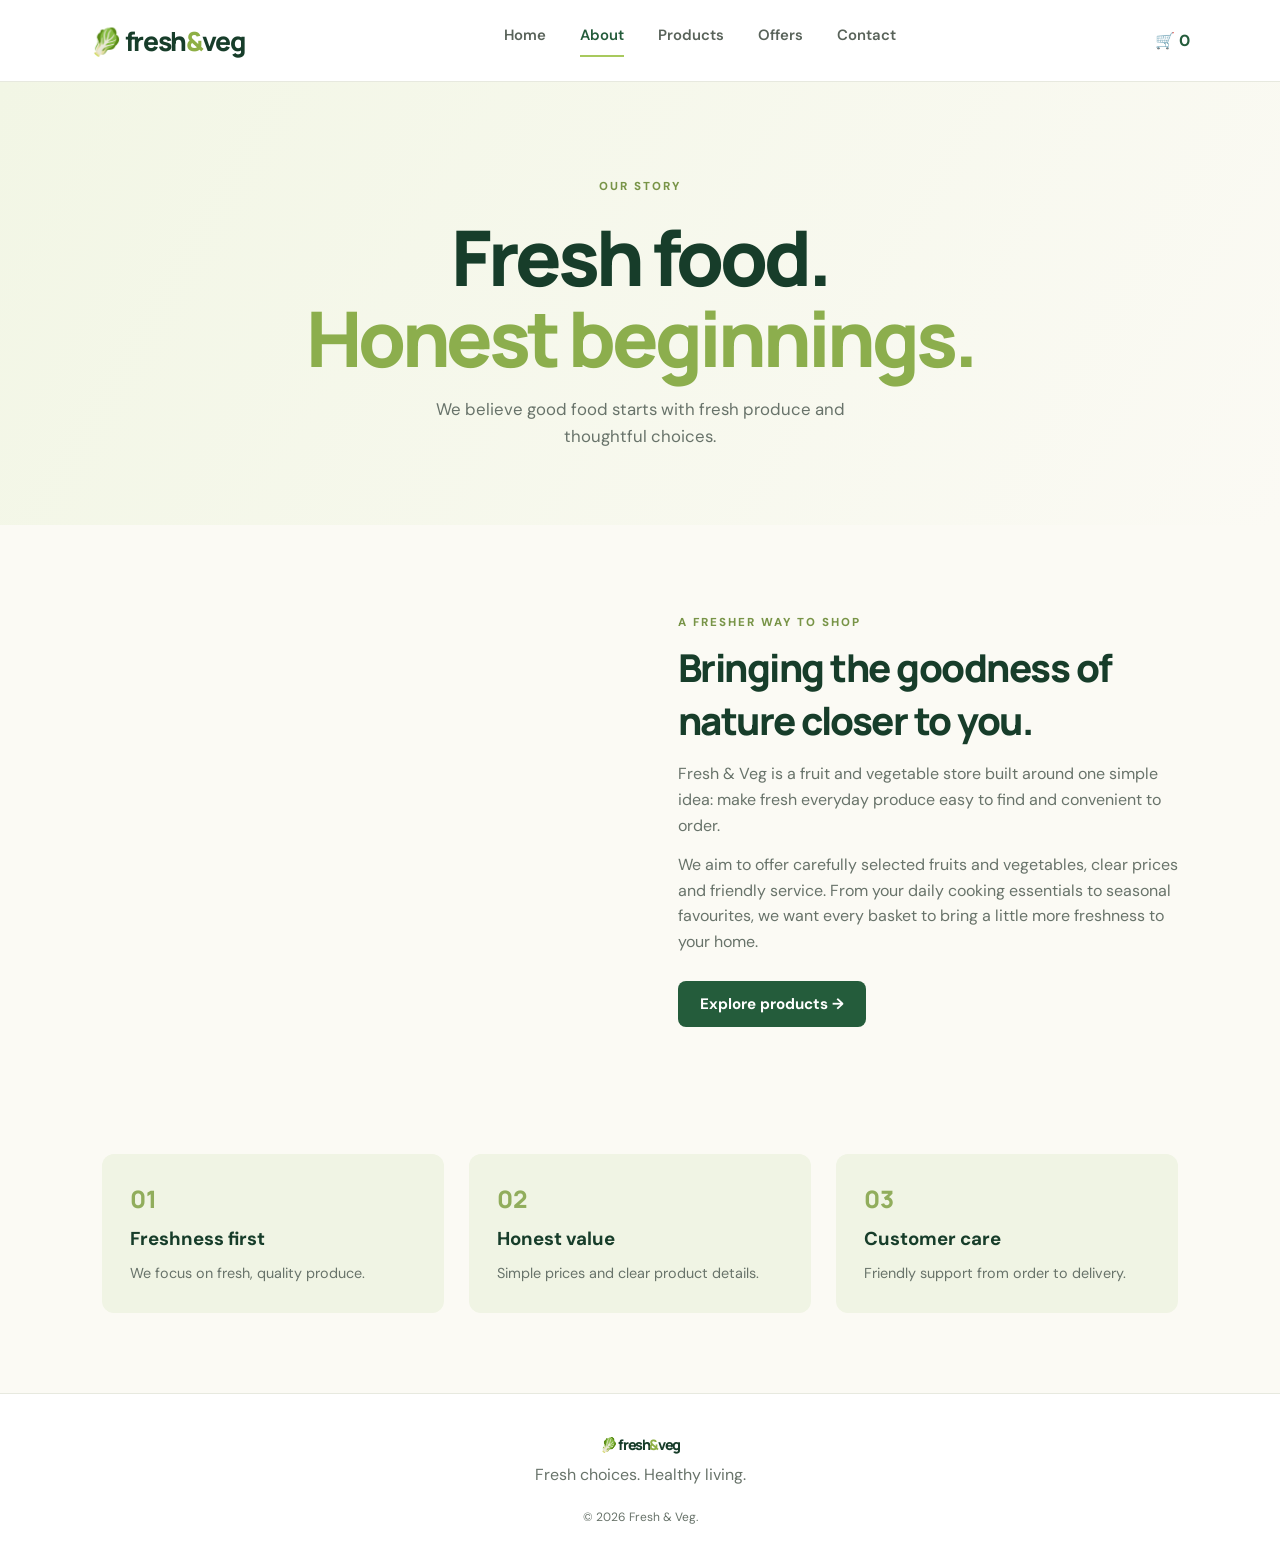
==== about.html @ 1c90b547 "Initial commit" ====
<!DOCTYPE html>
<html lang="en">
<head>
    <meta charset="UTF-8">
    <meta name="viewport" content="width=device-width, initial-scale=1.0">
    <title>About Us | Fresh & Veg</title>
    <link rel="stylesheet" href="style.css">
</head>
<body>
    <header class="site-header">
        <a class="brand" href="index.html">🥬 fresh<span>&</span>veg</a>
        <button class="menu-toggle" aria-label="Open menu">☰</button>
        <nav class="nav">
            <a href="index.html">Home</a>
            <a class="active" href="about.html">About</a>
            <a href="products.html">Products</a>
            <a href="offers.html">Offers</a>
            <a href="contact.html">Contact</a>
        </nav>
        <a class="cart-link" href="products.html">🛒 <span id="cart-count">0</span></a>
    </header>
    <main>
        <section class="page-hero">
            <span class="eyebrow">OUR STORY</span>
            <h1>Fresh food.<br><em>Honest beginnings.</em></h1>
            <p>We believe good food starts with fresh produce and thoughtful choices.</p>
        </section>
        <section class="about-layout section">
            <div class="about-photo"></div>
            <div>
                <span class="eyebrow">A FRESHER WAY TO SHOP</span>
                <h2>Bringing the goodness of nature closer to you.</h2>
                <p>Fresh & Veg is a fruit and vegetable store built around one simple idea: make fresh everyday produce easy to find and convenient to order.</p>
                <p>We aim to offer carefully selected fruits and vegetables, clear prices and friendly service. From your daily cooking essentials to seasonal favourites, we want every basket to bring a little more freshness to your home.</p>
                <a class="btn btn-primary" href="products.html">Explore products →</a>
            </div>
        </section>
        <section class="values">
            <div>
                <b>01</b>
                <h3>Freshness first</h3>
                <p>We focus on fresh, quality produce.</p>
            </div>
            <div>
                <b>02</b>
                <h3>Honest value</h3>
                <p>Simple prices and clear product details.</p>
            </div>
            <div>
                <b>03</b>
                <h3>Customer care</h3>
                <p>Friendly support from order to delivery.</p>
            </div>
        </section>
    </main>
    <footer class="footer">
        <a class="brand" href="index.html">🥬 fresh<span>&</span>veg</a>
        <p>Fresh choices. Healthy living.</p>
        <small>© 2026 Fresh & Veg.</small>
    </footer>
    <script src="script.js"></script>
</body>
</html>
---- style.css ----
@import url('https://fonts.googleapis.com/css2?family=DM+Sans:wght@400;500;600;700&family=Manrope:wght@400;500;600;700;800&display=swap');
:root{--green:#245c3b;--deep:#173d2a;--lime:#d9ed8b;--cream:#fbfaf4;--ink:#1e2a20;--muted:#68736a;--line:#e7e9df}*{box-sizing:border-box;margin:0;padding:0}html{scroll-behavior:smooth}body{font-family:'DM Sans',sans-serif;background:var(--cream);color:var(--ink);line-height:1.6}a{text-decoration:none;color:inherit}.site-header{height:82px;padding:0 7%;display:flex;align-items:center;justify-content:space-between;background:#fff;position:sticky;top:0;z-index:10;border-bottom:1px solid var(--line)}.brand{font:800 1.65rem Manrope,sans-serif;letter-spacing:-1.4px;color:var(--deep)}.brand span{color:#8eaf45}.brand-icon{font-size:1.5rem}.nav{display:flex;gap:34px}.nav a{font-size:.93rem;font-weight:600;color:#59635a;transition:.2s}.nav a:hover,.nav a.active{color:var(--green)}.nav a.active{border-bottom:2px solid #a8c95d;padding-bottom:7px}.cart-link{font-weight:700;color:var(--green)}.menu-toggle{display:none;border:0;background:none;font-size:1.6rem}.hero{padding:72px 9% 78px;display:grid;grid-template-columns:1fr 1fr;align-items:center;gap:5%;min-height:570px;background:linear-gradient(110deg,#f6f8e9,#fbfaf4)}.eyebrow{font-size:.72rem;letter-spacing:2px;font-weight:800;color:#789447}.hero h1,.page-hero h1{font:800 clamp(3.3rem,6vw,5.5rem)/1.06 Manrope,sans-serif;letter-spacing:-4px;margin:18px 0;color:var(--deep)}h1 em,h2 em{font-style:normal;color:#8cae4d}.hero-content>p,.page-hero p{max-width:490px;color:var(--muted);font-size:1.05rem}.hero-actions{display:flex;align-items:center;gap:25px;margin:30px 0}.btn{display:inline-flex;align-items:center;justify-content:center;border:0;border-radius:8px;padding:13px 22px;font-weight:700;cursor:pointer;font:700 .95rem 'DM Sans';transition:.2s}.btn:hover,.add-btn:hover{transform:translateY(-2px)}.btn-primary{background:var(--green);color:white}.btn-primary:hover{background:var(--deep)}.text-link{font-weight:700;color:var(--green);font-size:.9rem}.hero-trust{display:flex;gap:18px;flex-wrap:wrap;color:#68776a;font-size:.78rem;font-weight:600}.hero-visual{height:420px;position:relative}.hero-image{height:100%;border-radius:48% 48% 18px 18px;background:url('https://images.unsplash.com/photo-1540420773420-3366772f4999?auto=format&fit=crop&w=1000&q=85') center/cover;box-shadow:0 22px 55px #315c3020}.fresh-badge{position:absolute;top:35px;left:-25px;background:var(--lime);width:112px;height:112px;border-radius:50%;display:flex;flex-direction:column;align-items:center;justify-content:center;color:var(--deep);transform:rotate(-10deg)}.fresh-badge strong{font:800 1.65rem Manrope}.fresh-badge small{font-size:.55rem;line-height:1.2;text-align:center;font-weight:800;letter-spacing:1px}.floating-note{position:absolute;bottom:25px;right:-20px;background:#fff;padding:14px 20px;border-radius:10px;box-shadow:0 10px 30px #0001;font-weight:700;color:var(--green)}.benefits{margin:0 auto;padding:28px 8%;display:grid;grid-template-columns:repeat(4,1fr);gap:20px;background:white;border-bottom:1px solid var(--line)}.benefits>div{display:flex;gap:13px;align-items:center}.benefits>div>span{font-size:1.65rem}.benefits p{display:flex;flex-direction:column;font-size:.88rem}.benefits small{color:var(--muted);font-size:.75rem}.section{padding:82px 8%}.section-heading,.filter-row{display:flex;justify-content:space-between;align-items:end;margin-bottom:30px}.section-heading h2,.newsletter h2,.about-layout h2,.contact-info h2{font:800 clamp(2rem,3vw,2.8rem) Manrope;letter-spacing:-1.5px;color:var(--deep);margin-top:8px}.product-grid{display:grid;grid-template-columns:repeat(4,1fr);gap:20px}.product-card{background:#fff;border:1px solid var(--line);border-radius:13px;overflow:hidden;transition:.25s}.product-card:hover{transform:translateY(-5px);box-shadow:0 15px 35px #193b2112}.product-photo{height:190px;background-size:cover;background-position:center}.photo-tomato{background-image:url('https://images.unsplash.com/photo-1546094096-0df4bcaaa337?auto=format&fit=crop&w=700&q=80')}.photo-mango{background-image:url('https://images.unsplash.com/photo-1553279768-865429fa0078?auto=format&fit=crop&w=700&q=80')}.photo-spinach{background-image:url('https://images.unsplash.com/photo-1576045057995-568f588f82fb?auto=format&fit=crop&w=700&q=80')}.photo-orange{background-image:url('https://images.unsplash.com/photo-1547514701-42782101795e?auto=format&fit=crop&w=700&q=80')}.photo-carrot{background-image:url('https://images.unsplash.com/photo-1445282768818-728615cc910a?auto=format&fit=crop&w=700&q=80')}.photo-apple{background-image:url('https://images.unsplash.com/photo-1560806887-1e4cd0b6cbd6?auto=format&fit=crop&w=700&q=80')}.product-info{padding:18px}.tag{font-size:.62rem;letter-spacing:1.4px;font-weight:800;color:#8aa64d}.product-info h3{font:700 1.05rem Manrope;margin:5px 0}.price{font-weight:800;color:var(--green);font-size:1.1rem}.price small{font-weight:500;color:var(--muted);font-size:.75rem}.add-btn{margin-top:13px;width:100%;padding:10px;border:1px solid #dce6ce;border-radius:7px;background:#f4f8e9;color:var(--green);font-weight:700;cursor:pointer;transition:.2s}.promo{margin:0 8% 70px;padding:48px 6%;border-radius:18px;background:var(--deep);color:white;display:flex;align-items:center;justify-content:space-between;overflow:hidden}.light{color:var(--lime)}.promo h2{font:800 clamp(2rem,4vw,3.2rem) Manrope;margin:10px 0}.promo p{color:#d2dfd2;margin-bottom:22px}.btn-light{background:var(--lime);color:var(--deep)}.promo-art{font-size:5rem;letter-spacing:-15px;transform:rotate(-12deg)}.newsletter{text-align:center;padding:65px 20px 75px;background:#f0f4e4}.newsletter p{color:var(--muted);margin:8px 0 20px}.newsletter form{display:flex;max-width:470px;margin:auto;gap:8px}.newsletter input,.contact-form input,.contact-form textarea,.contact-form select{width:100%;padding:13px 14px;border:1px solid var(--line);border-radius:7px;background:white;font:inherit;outline-color:#91ad5c}.newsletter small{display:block;margin-top:10px;color:var(--green)}.footer{padding:38px 8%;text-align:center;background:#fff;border-top:1px solid var(--line);color:var(--muted)}.footer p{margin:5px 0 15px}.footer div{display:flex;justify-content:center;gap:22px;margin:12px}.footer a{font-size:.9rem}.footer small{font-size:.75rem}.page-hero{text-align:center;padding:90px 20px 75px;background:linear-gradient(120deg,#f2f6e5,#fbfaf4)}.page-hero h1{font-size:clamp(3rem,6vw,4.8rem)}.page-hero p{margin:auto}.page-hero.compact{padding:65px 20px}.about-layout{display:grid;grid-template-columns:1fr 1fr;gap:7%;align-items:center}.about-photo{min-height:420px;border-radius:15px;background:url('https://images.unsplash.com/photo-1542838132-92c53300491e?auto=format&fit=crop&w=1000&q=85') center/cover}.about-layout p{color:var(--muted);margin:14px 0}.about-layout .btn{margin-top:12px}.values{padding:45px 8% 80px;display:grid;grid-template-columns:repeat(3,1fr);gap:25px}.values>div{background:#f0f4e4;padding:28px;border-radius:12px}.values b{color:#91ad5c;font:800 1.5rem Manrope}.values h3{margin:8px 0;color:var(--deep)}.values p{color:var(--muted);font-size:.9rem}.filter-row{align-items:center}.filter-row h2{font:800 1.7rem Manrope;color:var(--deep)}.filter{border:1px solid var(--line);background:white;padding:8px 15px;border-radius:20px;margin-left:5px;cursor:pointer}.filter.active{background:var(--green);color:white}.cart-panel{margin-top:55px;padding:28px;background:#f0f4e4;border-radius:12px}.cart-panel h2{font:800 1.6rem Manrope;color:var(--deep)}.cart-panel p{margin:10px 0 15px;color:var(--muted)}.hint{display:block;margin-top:12px;color:var(--muted)}.offer-grid{display:grid;grid-template-columns:repeat(3,1fr);gap:20px}.offer-card{padding:35px 28px;min-height:290px;border-radius:15px;display:flex;flex-direction:column;align-items:flex-start}.offer-card>span{font-size:.7rem;letter-spacing:1.5px;font-weight:800}.offer-card h2{font:800 2.5rem Manrope;margin:20px 0 8px}.offer-card p{color:#455246}.offer-card a{font-weight:800;margin-top:auto;padding-top:25px}.offer-card small{font-size:.7rem;margin-top:8px;color:#586457}.offer-green{background:#e2efc8}.offer-yellow{background:#f9edc8}.offer-pink{background:#f5e2dc}.contact-layout{display:grid;grid-template-columns:.8fr 1.2fr;gap:8%}.contact-info p{margin:20px 0;color:var(--muted)}.contact-info b{color:var(--deep)}.contact-form{background:white;padding:30px;border:1px solid var(--line);border-radius:13px;display:grid;gap:15px}.contact-form label{font-weight:700;font-size:.87rem}.contact-form input,.contact-form textarea,.contact-form select{display:block;margin-top:6px}.contact-form textarea{resize:vertical}
@media(max-width:900px){.site-header{padding:0 5%}.nav{gap:17px}.hero{padding:55px 6%;gap:4%}.hero-visual{height:350px}.product-grid{grid-template-columns:repeat(2,1fr)}.benefits{grid-template-columns:repeat(2,1fr)}.section{padding:65px 6%}.offer-grid{grid-template-columns:1fr 1fr}.offer-card:last-child{grid-column:span 2}.promo{margin-left:6%;margin-right:6%}}
@media(max-width:650px){.site-header{height:70px}.menu-toggle{display:block;order:3}.cart-link{margin-left:auto;margin-right:18px}.nav{display:none;position:absolute;top:70px;left:0;right:0;background:#fff;padding:18px 7%;box-shadow:0 12px 18px #00000010;flex-direction:column;gap:16px}.nav.open{display:flex}.hero{grid-template-columns:1fr;padding:55px 7% 65px}.hero h1{font-size:3.5rem}.hero-visual{height:300px;margin:12px 12px 0}.fresh-badge{left:-15px;width:90px;height:90px}.floating-note{right:-10px}.hero-trust{gap:10px}.benefits{padding:22px 7%;gap:18px}.benefits>div>span{font-size:1.3rem}.benefits p{font-size:.8rem}.benefits small{font-size:.68rem}.section{padding:55px 6%}.section-heading{align-items:flex-start;gap:12px;flex-direction:column}.product-grid{gap:12px}.product-photo{height:145px}.product-info{padding:13px}.product-info h3{font-size:.9rem}.price{font-size:1rem}.add-btn{font-size:.78rem}.promo{padding:32px 25px;margin-bottom:45px}.promo-art{font-size:3rem;letter-spacing:-12px}.promo p{font-size:.9rem}.newsletter form{flex-direction:column}.page-hero{padding:65px 18px}.page-hero h1{letter-spacing:-2px}.about-layout,.contact-layout{grid-template-columns:1fr}.about-photo{min-height:280px}.values{grid-template-columns:1fr;padding:15px 6% 55px}.offer-grid{grid-template-columns:1fr}.offer-card:last-child{grid-column:auto}.filter-row{align-items:flex-start;flex-direction:column;gap:14px}.filter{margin:0 5px 0 0}.footer div{gap:15px}}
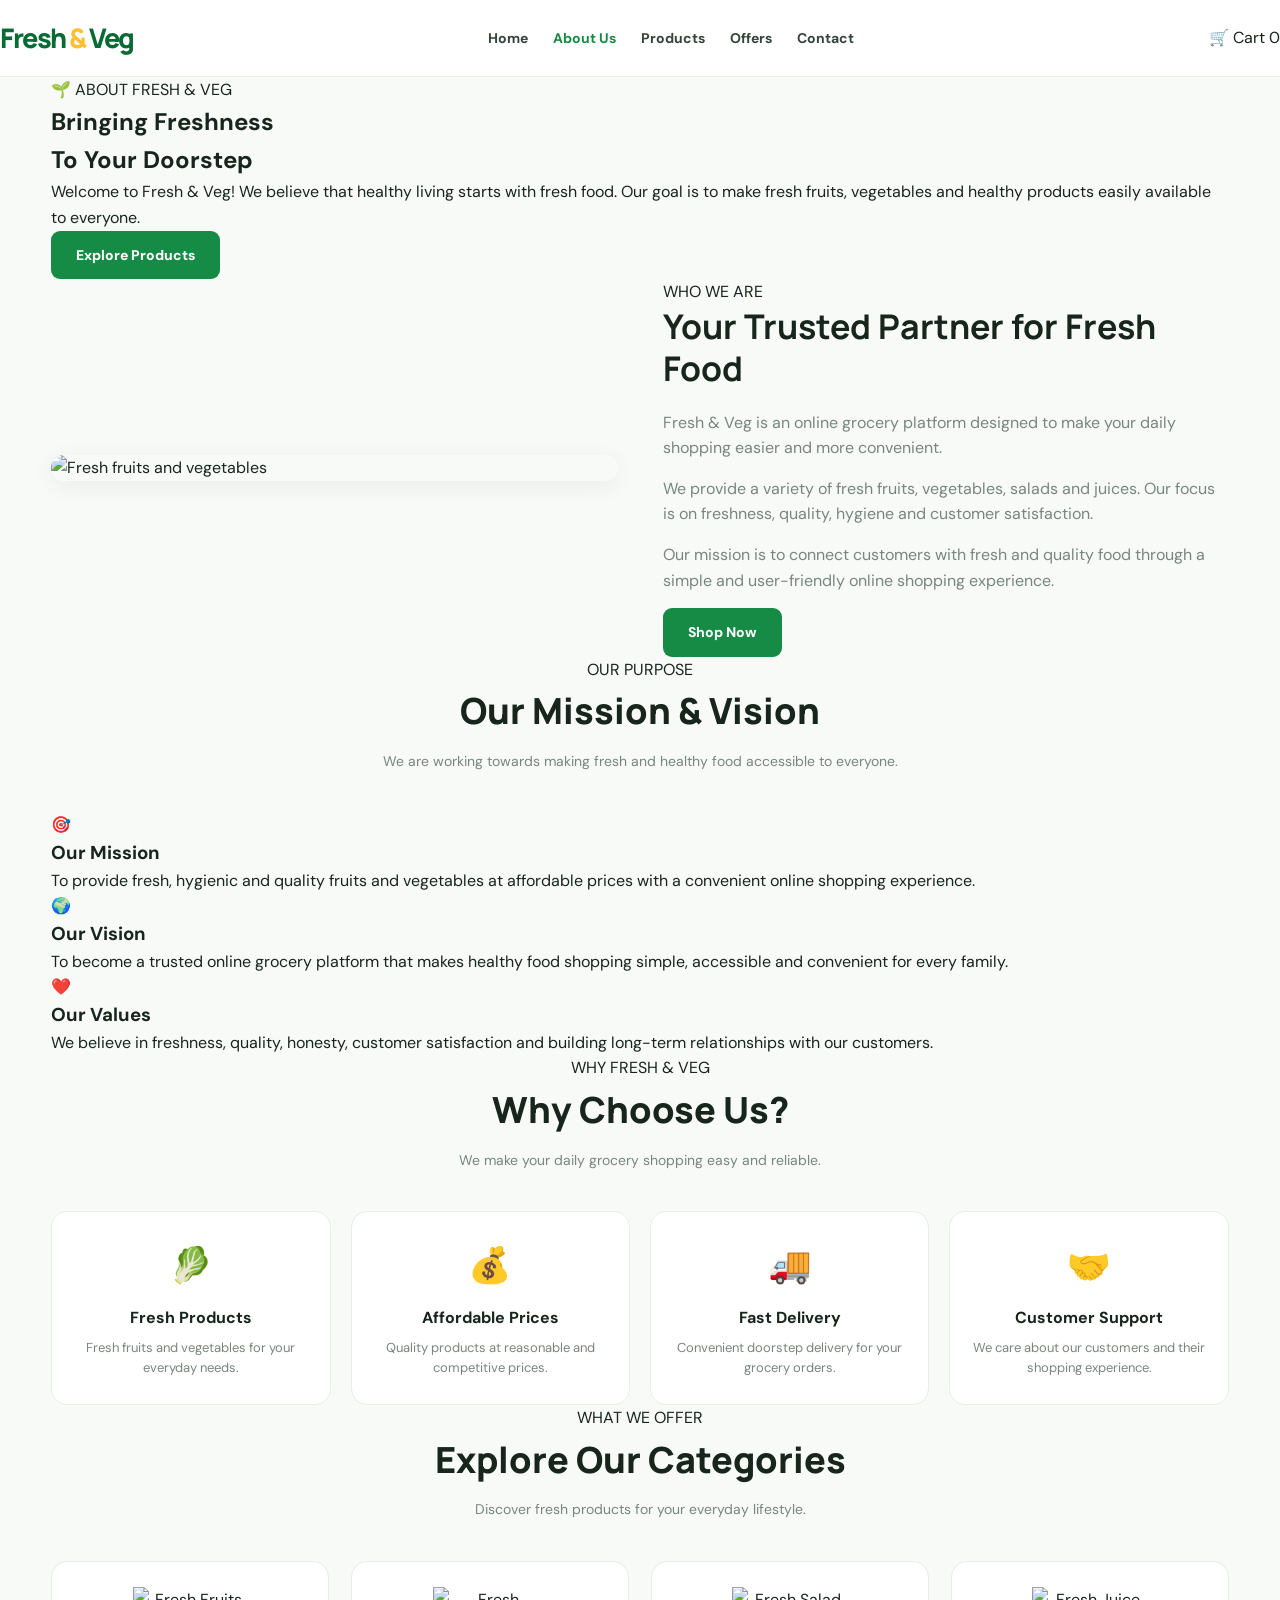
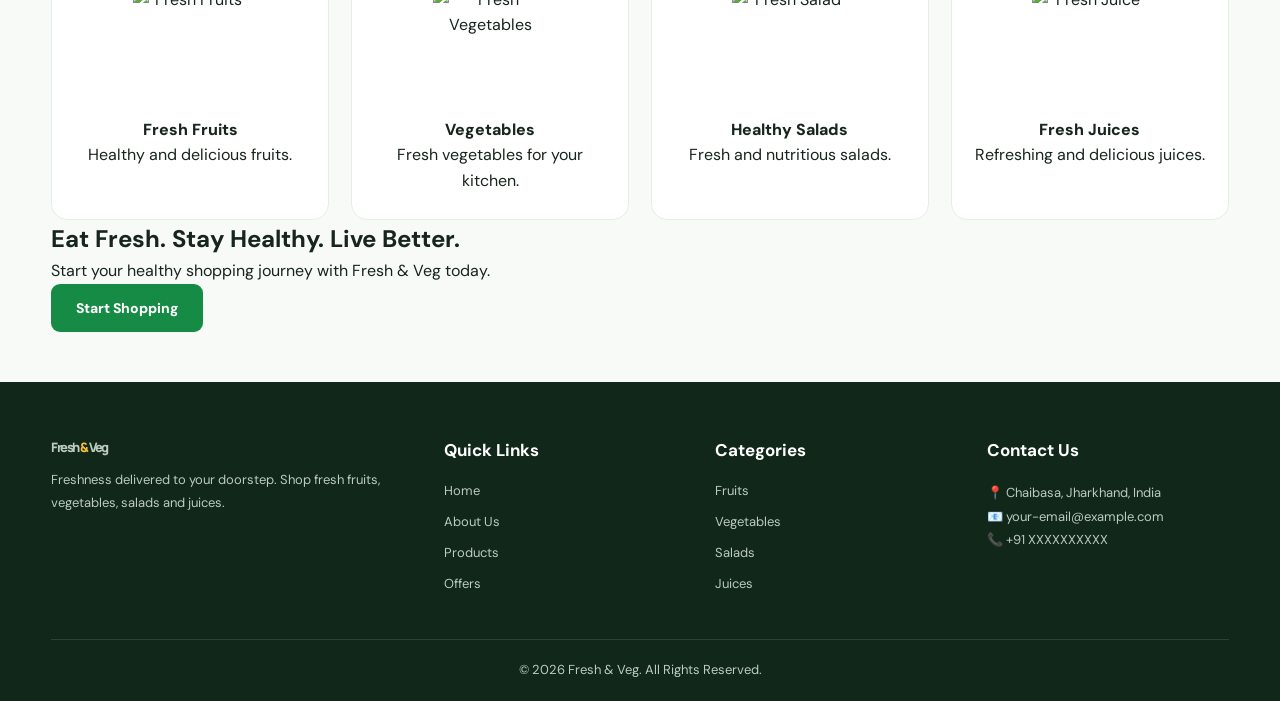
==== commit 926920bb: "commit this change" ====
--- a/about.html
+++ b/about.html
@@ -1,63 +1,496 @@
 <!DOCTYPE html>
 <html lang="en">
+
 <head>
     <meta charset="UTF-8">
     <meta name="viewport" content="width=device-width, initial-scale=1.0">
+
+    <meta name="description"
+        content="Learn about Fresh & Veg. We deliver fresh fruits and vegetables directly to your doorstep.">
+
     <title>About Us | Fresh & Veg</title>
+
     <link rel="stylesheet" href="style.css">
 </head>
+
 <body>
+
+    <!-- ================= HEADER ================= -->
+
     <header class="site-header">
-        <a class="brand" href="index.html">🥬 fresh<span>&</span>veg</a>
-        <button class="menu-toggle" aria-label="Open menu">☰</button>
-        <nav class="nav">
-            <a href="index.html">Home</a>
-            <a class="active" href="about.html">About</a>
-            <a href="products.html">Products</a>
-            <a href="offers.html">Offers</a>
-            <a href="contact.html">Contact</a>
-        </nav>
-        <a class="cart-link" href="products.html">🛒 <span id="cart-count">0</span></a>
+
+        <div class="header-container">
+
+            <a href="index.html" class="logo">
+                Fresh <span>&</span> Veg
+            </a>
+
+            <nav class="main-nav">
+                <a href="index.html">Home</a>
+                <a href="about.html" class="active">About Us</a>
+                <a href="products.html">Products</a>
+                <a href="offers.html">Offers</a>
+                <a href="contact.html">Contact</a>
+            </nav>
+
+            <a href="cart.html" class="cart-link">
+                🛒 Cart
+                <span id="cartCount">0</span>
+            </a>
+
+        </div>
+
     </header>
+
+
+    <!-- ================= ABOUT HERO ================= -->
+
     <main>
-        <section class="page-hero">
-            <span class="eyebrow">OUR STORY</span>
-            <h1>Fresh food.<br><em>Honest beginnings.</em></h1>
-            <p>We believe good food starts with fresh produce and thoughtful choices.</p>
-        </section>
-        <section class="about-layout section">
-            <div class="about-photo"></div>
-            <div>
-                <span class="eyebrow">A FRESHER WAY TO SHOP</span>
-                <h2>Bringing the goodness of nature closer to you.</h2>
-                <p>Fresh & Veg is a fruit and vegetable store built around one simple idea: make fresh everyday produce easy to find and convenient to order.</p>
-                <p>We aim to offer carefully selected fruits and vegetables, clear prices and friendly service. From your daily cooking essentials to seasonal favourites, we want every basket to bring a little more freshness to your home.</p>
-                <a class="btn btn-primary" href="products.html">Explore products →</a>
-            </div>
-        </section>
-        <section class="values">
-            <div>
-                <b>01</b>
-                <h3>Freshness first</h3>
-                <p>We focus on fresh, quality produce.</p>
-            </div>
-            <div>
-                <b>02</b>
-                <h3>Honest value</h3>
-                <p>Simple prices and clear product details.</p>
-            </div>
-            <div>
-                <b>03</b>
-                <h3>Customer care</h3>
-                <p>Friendly support from order to delivery.</p>
-            </div>
-        </section>
+
+        <section class="about-hero">
+
+            <div class="container">
+
+                <div class="about-hero-content">
+
+                    <span class="section-label">
+                        🌱 ABOUT FRESH & VEG
+                    </span>
+
+                    <h1>
+                        Bringing Freshness <br>
+                        <span>To Your Doorstep</span>
+                    </h1>
+
+                    <p>
+                        Welcome to Fresh & Veg! We believe that healthy living
+                        starts with fresh food. Our goal is to make fresh fruits,
+                        vegetables and healthy products easily available to everyone.
+                    </p>
+
+                    <a href="products.html" class="btn btn-primary">
+                        Explore Products
+                    </a>
+
+                </div>
+
+            </div>
+
+        </section>
+
+
+        <!-- ================= ABOUT COMPANY ================= -->
+
+        <section class="about-section">
+
+            <div class="container">
+
+                <div class="about-content">
+
+                    <div class="about-image">
+
+                        <img
+                            src="https://images.unsplash.com/photo-1542838132-92c53300491e?w=900"
+                            alt="Fresh fruits and vegetables">
+
+                    </div>
+
+                    <div class="about-text">
+
+                        <span class="section-label">
+                            WHO WE ARE
+                        </span>
+
+                        <h2>
+                            Your Trusted Partner for Fresh Food
+                        </h2>
+
+                        <p>
+                            Fresh & Veg is an online grocery platform designed
+                            to make your daily shopping easier and more convenient.
+                        </p>
+
+                        <p>
+                            We provide a variety of fresh fruits, vegetables,
+                            salads and juices. Our focus is on freshness, quality,
+                            hygiene and customer satisfaction.
+                        </p>
+
+                        <p>
+                            Our mission is to connect customers with fresh and
+                            quality food through a simple and user-friendly
+                            online shopping experience.
+                        </p>
+
+                        <a href="products.html" class="btn btn-primary">
+                            Shop Now
+                        </a>
+
+                    </div>
+
+                </div>
+
+            </div>
+
+        </section>
+
+
+        <!-- ================= OUR MISSION & VISION ================= -->
+
+        <section class="mission-section">
+
+            <div class="container">
+
+                <div class="section-heading">
+
+                    <span class="section-label">
+                        OUR PURPOSE
+                    </span>
+
+                    <h2>Our Mission & Vision</h2>
+
+                    <p>
+                        We are working towards making fresh and healthy food
+                        accessible to everyone.
+                    </p>
+
+                </div>
+
+
+                <div class="mission-grid">
+
+                    <div class="mission-card">
+
+                        <div class="mission-icon">
+                            🎯
+                        </div>
+
+                        <h3>Our Mission</h3>
+
+                        <p>
+                            To provide fresh, hygienic and quality fruits
+                            and vegetables at affordable prices with a
+                            convenient online shopping experience.
+                        </p>
+
+                    </div>
+
+
+                    <div class="mission-card">
+
+                        <div class="mission-icon">
+                            🌍
+                        </div>
+
+                        <h3>Our Vision</h3>
+
+                        <p>
+                            To become a trusted online grocery platform
+                            that makes healthy food shopping simple,
+                            accessible and convenient for every family.
+                        </p>
+
+                    </div>
+
+
+                    <div class="mission-card">
+
+                        <div class="mission-icon">
+                            ❤️
+                        </div>
+
+                        <h3>Our Values</h3>
+
+                        <p>
+                            We believe in freshness, quality, honesty,
+                            customer satisfaction and building long-term
+                            relationships with our customers.
+                        </p>
+
+                    </div>
+
+                </div>
+
+            </div>
+
+        </section>
+
+
+        <!-- ================= WHY CHOOSE US ================= -->
+
+        <section class="why-choose-section">
+
+            <div class="container">
+
+                <div class="section-heading">
+
+                    <span class="section-label">
+                        WHY FRESH & VEG
+                    </span>
+
+                    <h2>Why Choose Us?</h2>
+
+                    <p>
+                        We make your daily grocery shopping easy and reliable.
+                    </p>
+
+                </div>
+
+
+                <div class="benefits-grid">
+
+                    <div class="benefit-card">
+
+                        <div class="icon">🥬</div>
+
+                        <h3>Fresh Products</h3>
+
+                        <p>
+                            Fresh fruits and vegetables for your everyday needs.
+                        </p>
+
+                    </div>
+
+
+                    <div class="benefit-card">
+
+                        <div class="icon">💰</div>
+
+                        <h3>Affordable Prices</h3>
+
+                        <p>
+                            Quality products at reasonable and competitive prices.
+                        </p>
+
+                    </div>
+
+
+                    <div class="benefit-card">
+
+                        <div class="icon">🚚</div>
+
+                        <h3>Fast Delivery</h3>
+
+                        <p>
+                            Convenient doorstep delivery for your grocery orders.
+                        </p>
+
+                    </div>
+
+
+                    <div class="benefit-card">
+
+                        <div class="icon">🤝</div>
+
+                        <h3>Customer Support</h3>
+
+                        <p>
+                            We care about our customers and their shopping experience.
+                        </p>
+
+                    </div>
+
+                </div>
+
+            </div>
+
+        </section>
+
+
+        <!-- ================= OUR PRODUCTS ================= -->
+
+        <section class="about-products-section">
+
+            <div class="container">
+
+                <div class="section-heading">
+
+                    <span class="section-label">
+                        WHAT WE OFFER
+                    </span>
+
+                    <h2>Explore Our Categories</h2>
+
+                    <p>
+                        Discover fresh products for your everyday lifestyle.
+                    </p>
+
+                </div>
+
+
+                <div class="category-grid">
+
+                    <a href="fruits.html" class="category-card">
+
+                        <div class="category-image">
+                            <img
+                                src="https://images.unsplash.com/photo-1610832958506-aa56368176cf?w=500"
+                                alt="Fresh Fruits">
+                        </div>
+
+                        <h3>Fresh Fruits</h3>
+
+                        <p>Healthy and delicious fruits.</p>
+
+                    </a>
+
+
+                    <a href="vegetables.html" class="category-card">
+
+                        <div class="category-image">
+                            <img
+                                src="https://images.unsplash.com/photo-1540420773420-3366772f4999?w=500"
+                                alt="Fresh Vegetables">
+                        </div>
+
+                        <h3>Vegetables</h3>
+
+                        <p>Fresh vegetables for your kitchen.</p>
+
+                    </a>
+
+
+                    <a href="salad.html" class="category-card">
+
+                        <div class="category-image">
+                            <img
+                                src="https://images.unsplash.com/photo-1512621776951-a57141f2eefd?w=500"
+                                alt="Fresh Salad">
+                        </div>
+
+                        <h3>Healthy Salads</h3>
+
+                        <p>Fresh and nutritious salads.</p>
+
+                    </a>
+
+
+                    <a href="juice.html" class="category-card">
+
+                        <div class="category-image">
+                            <img
+                                src="https://images.unsplash.com/photo-1600271886742-f049cd451bba?w=500"
+                                alt="Fresh Juice">
+                        </div>
+
+                        <h3>Fresh Juices</h3>
+
+                        <p>Refreshing and delicious juices.</p>
+
+                    </a>
+
+                </div>
+
+            </div>
+
+        </section>
+
+
+        <!-- ================= CALL TO ACTION ================= -->
+
+        <section class="about-cta">
+
+            <div class="container">
+
+                <div class="cta-content">
+
+                    <h2>Eat Fresh. Stay Healthy. Live Better.</h2>
+
+                    <p>
+                        Start your healthy shopping journey with Fresh & Veg today.
+                    </p>
+
+                    <a href="products.html" class="btn btn-primary">
+                        Start Shopping
+                    </a>
+
+                </div>
+
+            </div>
+
+        </section>
+
     </main>
-    <footer class="footer">
-        <a class="brand" href="index.html">🥬 fresh<span>&</span>veg</a>
-        <p>Fresh choices. Healthy living.</p>
-        <small>© 2026 Fresh & Veg.</small>
+
+
+    <!-- ================= FOOTER ================= -->
+
+    <footer class="site-footer">
+
+        <div class="container">
+
+            <div class="footer-grid">
+
+                <div class="footer-column">
+
+                    <a href="index.html" class="logo">
+                        Fresh <span>&</span> Veg
+                    </a>
+
+                    <p>
+                        Freshness delivered to your doorstep.
+                        Shop fresh fruits, vegetables, salads and juices.
+                    </p>
+
+                </div>
+
+
+                <div class="footer-column">
+
+                    <h3>Quick Links</h3>
+
+                    <a href="index.html">Home</a>
+                    <a href="about.html">About Us</a>
+                    <a href="products.html">Products</a>
+                    <a href="offers.html">Offers</a>
+
+                </div>
+
+
+                <div class="footer-column">
+
+                    <h3>Categories</h3>
+
+                    <a href="fruits.html">Fruits</a>
+                    <a href="vegetables.html">Vegetables</a>
+                    <a href="salad.html">Salads</a>
+                    <a href="juice.html">Juices</a>
+
+                </div>
+
+
+                <div class="footer-column">
+
+                    <h3>Contact Us</h3>
+
+                    <p>📍 Chaibasa, Jharkhand, India</p>
+
+                    <p>📧 your-email@example.com</p>
+
+                    <p>📞 +91 XXXXXXXXXX</p>
+
+                </div>
+
+            </div>
+
+
+            <div class="footer-bottom">
+
+                <p>
+                    &copy; 2026 Fresh & Veg. All Rights Reserved.
+                </p>
+
+            </div>
+
+        </div>
+
     </footer>
+
+
+    <!-- ================= JAVASCRIPT ================= -->
+
     <script src="script.js"></script>
+
 </body>
+
 </html>
--- a/style.css
+++ b/style.css
@@ -1,4 +1,1129 @@
-@import url('https://fonts.googleapis.com/css2?family=DM+Sans:wght@400;500;600;700&family=Manrope:wght@400;500;600;700;800&display=swap');
-:root{--green:#245c3b;--deep:#173d2a;--lime:#d9ed8b;--cream:#fbfaf4;--ink:#1e2a20;--muted:#68736a;--line:#e7e9df}*{box-sizing:border-box;margin:0;padding:0}html{scroll-behavior:smooth}body{font-family:'DM Sans',sans-serif;background:var(--cream);color:var(--ink);line-height:1.6}a{text-decoration:none;color:inherit}.site-header{height:82px;padding:0 7%;display:flex;align-items:center;justify-content:space-between;background:#fff;position:sticky;top:0;z-index:10;border-bottom:1px solid var(--line)}.brand{font:800 1.65rem Manrope,sans-serif;letter-spacing:-1.4px;color:var(--deep)}.brand span{color:#8eaf45}.brand-icon{font-size:1.5rem}.nav{display:flex;gap:34px}.nav a{font-size:.93rem;font-weight:600;color:#59635a;transition:.2s}.nav a:hover,.nav a.active{color:var(--green)}.nav a.active{border-bottom:2px solid #a8c95d;padding-bottom:7px}.cart-link{font-weight:700;color:var(--green)}.menu-toggle{display:none;border:0;background:none;font-size:1.6rem}.hero{padding:72px 9% 78px;display:grid;grid-template-columns:1fr 1fr;align-items:center;gap:5%;min-height:570px;background:linear-gradient(110deg,#f6f8e9,#fbfaf4)}.eyebrow{font-size:.72rem;letter-spacing:2px;font-weight:800;color:#789447}.hero h1,.page-hero h1{font:800 clamp(3.3rem,6vw,5.5rem)/1.06 Manrope,sans-serif;letter-spacing:-4px;margin:18px 0;color:var(--deep)}h1 em,h2 em{font-style:normal;color:#8cae4d}.hero-content>p,.page-hero p{max-width:490px;color:var(--muted);font-size:1.05rem}.hero-actions{display:flex;align-items:center;gap:25px;margin:30px 0}.btn{display:inline-flex;align-items:center;justify-content:center;border:0;border-radius:8px;padding:13px 22px;font-weight:700;cursor:pointer;font:700 .95rem 'DM Sans';transition:.2s}.btn:hover,.add-btn:hover{transform:translateY(-2px)}.btn-primary{background:var(--green);color:white}.btn-primary:hover{background:var(--deep)}.text-link{font-weight:700;color:var(--green);font-size:.9rem}.hero-trust{display:flex;gap:18px;flex-wrap:wrap;color:#68776a;font-size:.78rem;font-weight:600}.hero-visual{height:420px;position:relative}.hero-image{height:100%;border-radius:48% 48% 18px 18px;background:url('https://images.unsplash.com/photo-1540420773420-3366772f4999?auto=format&fit=crop&w=1000&q=85') center/cover;box-shadow:0 22px 55px #315c3020}.fresh-badge{position:absolute;top:35px;left:-25px;background:var(--lime);width:112px;height:112px;border-radius:50%;display:flex;flex-direction:column;align-items:center;justify-content:center;color:var(--deep);transform:rotate(-10deg)}.fresh-badge strong{font:800 1.65rem Manrope}.fresh-badge small{font-size:.55rem;line-height:1.2;text-align:center;font-weight:800;letter-spacing:1px}.floating-note{position:absolute;bottom:25px;right:-20px;background:#fff;padding:14px 20px;border-radius:10px;box-shadow:0 10px 30px #0001;font-weight:700;color:var(--green)}.benefits{margin:0 auto;padding:28px 8%;display:grid;grid-template-columns:repeat(4,1fr);gap:20px;background:white;border-bottom:1px solid var(--line)}.benefits>div{display:flex;gap:13px;align-items:center}.benefits>div>span{font-size:1.65rem}.benefits p{display:flex;flex-direction:column;font-size:.88rem}.benefits small{color:var(--muted);font-size:.75rem}.section{padding:82px 8%}.section-heading,.filter-row{display:flex;justify-content:space-between;align-items:end;margin-bottom:30px}.section-heading h2,.newsletter h2,.about-layout h2,.contact-info h2{font:800 clamp(2rem,3vw,2.8rem) Manrope;letter-spacing:-1.5px;color:var(--deep);margin-top:8px}.product-grid{display:grid;grid-template-columns:repeat(4,1fr);gap:20px}.product-card{background:#fff;border:1px solid var(--line);border-radius:13px;overflow:hidden;transition:.25s}.product-card:hover{transform:translateY(-5px);box-shadow:0 15px 35px #193b2112}.product-photo{height:190px;background-size:cover;background-position:center}.photo-tomato{background-image:url('https://images.unsplash.com/photo-1546094096-0df4bcaaa337?auto=format&fit=crop&w=700&q=80')}.photo-mango{background-image:url('https://images.unsplash.com/photo-1553279768-865429fa0078?auto=format&fit=crop&w=700&q=80')}.photo-spinach{background-image:url('https://images.unsplash.com/photo-1576045057995-568f588f82fb?auto=format&fit=crop&w=700&q=80')}.photo-orange{background-image:url('https://images.unsplash.com/photo-1547514701-42782101795e?auto=format&fit=crop&w=700&q=80')}.photo-carrot{background-image:url('https://images.unsplash.com/photo-1445282768818-728615cc910a?auto=format&fit=crop&w=700&q=80')}.photo-apple{background-image:url('https://images.unsplash.com/photo-1560806887-1e4cd0b6cbd6?auto=format&fit=crop&w=700&q=80')}.product-info{padding:18px}.tag{font-size:.62rem;letter-spacing:1.4px;font-weight:800;color:#8aa64d}.product-info h3{font:700 1.05rem Manrope;margin:5px 0}.price{font-weight:800;color:var(--green);font-size:1.1rem}.price small{font-weight:500;color:var(--muted);font-size:.75rem}.add-btn{margin-top:13px;width:100%;padding:10px;border:1px solid #dce6ce;border-radius:7px;background:#f4f8e9;color:var(--green);font-weight:700;cursor:pointer;transition:.2s}.promo{margin:0 8% 70px;padding:48px 6%;border-radius:18px;background:var(--deep);color:white;display:flex;align-items:center;justify-content:space-between;overflow:hidden}.light{color:var(--lime)}.promo h2{font:800 clamp(2rem,4vw,3.2rem) Manrope;margin:10px 0}.promo p{color:#d2dfd2;margin-bottom:22px}.btn-light{background:var(--lime);color:var(--deep)}.promo-art{font-size:5rem;letter-spacing:-15px;transform:rotate(-12deg)}.newsletter{text-align:center;padding:65px 20px 75px;background:#f0f4e4}.newsletter p{color:var(--muted);margin:8px 0 20px}.newsletter form{display:flex;max-width:470px;margin:auto;gap:8px}.newsletter input,.contact-form input,.contact-form textarea,.contact-form select{width:100%;padding:13px 14px;border:1px solid var(--line);border-radius:7px;background:white;font:inherit;outline-color:#91ad5c}.newsletter small{display:block;margin-top:10px;color:var(--green)}.footer{padding:38px 8%;text-align:center;background:#fff;border-top:1px solid var(--line);color:var(--muted)}.footer p{margin:5px 0 15px}.footer div{display:flex;justify-content:center;gap:22px;margin:12px}.footer a{font-size:.9rem}.footer small{font-size:.75rem}.page-hero{text-align:center;padding:90px 20px 75px;background:linear-gradient(120deg,#f2f6e5,#fbfaf4)}.page-hero h1{font-size:clamp(3rem,6vw,4.8rem)}.page-hero p{margin:auto}.page-hero.compact{padding:65px 20px}.about-layout{display:grid;grid-template-columns:1fr 1fr;gap:7%;align-items:center}.about-photo{min-height:420px;border-radius:15px;background:url('https://images.unsplash.com/photo-1542838132-92c53300491e?auto=format&fit=crop&w=1000&q=85') center/cover}.about-layout p{color:var(--muted);margin:14px 0}.about-layout .btn{margin-top:12px}.values{padding:45px 8% 80px;display:grid;grid-template-columns:repeat(3,1fr);gap:25px}.values>div{background:#f0f4e4;padding:28px;border-radius:12px}.values b{color:#91ad5c;font:800 1.5rem Manrope}.values h3{margin:8px 0;color:var(--deep)}.values p{color:var(--muted);font-size:.9rem}.filter-row{align-items:center}.filter-row h2{font:800 1.7rem Manrope;color:var(--deep)}.filter{border:1px solid var(--line);background:white;padding:8px 15px;border-radius:20px;margin-left:5px;cursor:pointer}.filter.active{background:var(--green);color:white}.cart-panel{margin-top:55px;padding:28px;background:#f0f4e4;border-radius:12px}.cart-panel h2{font:800 1.6rem Manrope;color:var(--deep)}.cart-panel p{margin:10px 0 15px;color:var(--muted)}.hint{display:block;margin-top:12px;color:var(--muted)}.offer-grid{display:grid;grid-template-columns:repeat(3,1fr);gap:20px}.offer-card{padding:35px 28px;min-height:290px;border-radius:15px;display:flex;flex-direction:column;align-items:flex-start}.offer-card>span{font-size:.7rem;letter-spacing:1.5px;font-weight:800}.offer-card h2{font:800 2.5rem Manrope;margin:20px 0 8px}.offer-card p{color:#455246}.offer-card a{font-weight:800;margin-top:auto;padding-top:25px}.offer-card small{font-size:.7rem;margin-top:8px;color:#586457}.offer-green{background:#e2efc8}.offer-yellow{background:#f9edc8}.offer-pink{background:#f5e2dc}.contact-layout{display:grid;grid-template-columns:.8fr 1.2fr;gap:8%}.contact-info p{margin:20px 0;color:var(--muted)}.contact-info b{color:var(--deep)}.contact-form{background:white;padding:30px;border:1px solid var(--line);border-radius:13px;display:grid;gap:15px}.contact-form label{font-weight:700;font-size:.87rem}.contact-form input,.contact-form textarea,.contact-form select{display:block;margin-top:6px}.contact-form textarea{resize:vertical}
-@media(max-width:900px){.site-header{padding:0 5%}.nav{gap:17px}.hero{padding:55px 6%;gap:4%}.hero-visual{height:350px}.product-grid{grid-template-columns:repeat(2,1fr)}.benefits{grid-template-columns:repeat(2,1fr)}.section{padding:65px 6%}.offer-grid{grid-template-columns:1fr 1fr}.offer-card:last-child{grid-column:span 2}.promo{margin-left:6%;margin-right:6%}}
-@media(max-width:650px){.site-header{height:70px}.menu-toggle{display:block;order:3}.cart-link{margin-left:auto;margin-right:18px}.nav{display:none;position:absolute;top:70px;left:0;right:0;background:#fff;padding:18px 7%;box-shadow:0 12px 18px #00000010;flex-direction:column;gap:16px}.nav.open{display:flex}.hero{grid-template-columns:1fr;padding:55px 7% 65px}.hero h1{font-size:3.5rem}.hero-visual{height:300px;margin:12px 12px 0}.fresh-badge{left:-15px;width:90px;height:90px}.floating-note{right:-10px}.hero-trust{gap:10px}.benefits{padding:22px 7%;gap:18px}.benefits>div>span{font-size:1.3rem}.benefits p{font-size:.8rem}.benefits small{font-size:.68rem}.section{padding:55px 6%}.section-heading{align-items:flex-start;gap:12px;flex-direction:column}.product-grid{gap:12px}.product-photo{height:145px}.product-info{padding:13px}.product-info h3{font-size:.9rem}.price{font-size:1rem}.add-btn{font-size:.78rem}.promo{padding:32px 25px;margin-bottom:45px}.promo-art{font-size:3rem;letter-spacing:-12px}.promo p{font-size:.9rem}.newsletter form{flex-direction:column}.page-hero{padding:65px 18px}.page-hero h1{letter-spacing:-2px}.about-layout,.contact-layout{grid-template-columns:1fr}.about-photo{min-height:280px}.values{grid-template-columns:1fr;padding:15px 6% 55px}.offer-grid{grid-template-columns:1fr}.offer-card:last-child{grid-column:auto}.filter-row{align-items:flex-start;flex-direction:column;gap:14px}.filter{margin:0 5px 0 0}.footer div{gap:15px}}
+/* =====================================================
+   FRESH & VEG
+   COMPLETE RESPONSIVE WEBSITE DESIGN
+   Single CSS File for All Pages
+===================================================== */
+
+/* GOOGLE FONT */
+@import url('https://fonts.googleapis.com/css2?family=DM+Sans:wght@400;500;600;700;800&family=Manrope:wght@400;500;600;700;800&display=swap');
+
+
+/* =====================================================
+   01. ROOT VARIABLES
+===================================================== */
+
+:root {
+    --green: #168b45;
+    --green-dark: #086b35;
+    --green-light: #e8f7ed;
+
+    --yellow: #ffbf35;
+    --red: #e74c3c;
+
+    --dark: #17251c;
+    --text: #34443a;
+    --muted: #78867d;
+
+    --white: #ffffff;
+    --background: #f7faf7;
+    --border: #e6eee7;
+
+    --shadow: 0 5px 25px rgba(0, 0, 0, .06);
+    --shadow-hover: 0 15px 35px rgba(0, 0, 0, .11);
+
+    --radius: 16px;
+    --container: 1200px;
+}
+
+
+/* =====================================================
+   02. RESET
+===================================================== */
+
+* {
+    margin: 0;
+    padding: 0;
+    box-sizing: border-box;
+}
+
+html {
+    scroll-behavior: smooth;
+}
+
+body {
+    font-family: 'DM Sans', sans-serif;
+    background: var(--background);
+    color: var(--dark);
+    line-height: 1.6;
+    overflow-x: hidden;
+}
+
+img {
+    max-width: 100%;
+    display: block;
+}
+
+a {
+    text-decoration: none;
+    color: inherit;
+}
+
+button,
+input,
+select,
+textarea {
+    font-family: inherit;
+}
+
+button {
+    cursor: pointer;
+}
+
+ul {
+    list-style: none;
+}
+
+.container {
+    width: 92%;
+    max-width: var(--container);
+    margin: auto;
+}
+
+section {
+    width: 100%;
+}
+
+
+/* =====================================================
+   03. HEADER
+===================================================== */
+
+.site-header {
+    position: sticky;
+    top: 0;
+    z-index: 999;
+    background: rgba(255,255,255,.97);
+    backdrop-filter: blur(15px);
+    border-bottom: 1px solid var(--border);
+}
+
+.header-container {
+    min-height: 76px;
+    display: flex;
+    align-items: center;
+    justify-content: space-between;
+    gap: 20px;
+}
+
+.logo {
+    font-family: 'Manrope', sans-serif;
+    font-size: 27px;
+    font-weight: 800;
+    color: var(--green-dark);
+    letter-spacing: -1.5px;
+    white-space: nowrap;
+}
+
+.logo span {
+    color: var(--yellow);
+}
+
+.main-nav {
+    display: flex;
+    align-items: center;
+    gap: 25px;
+}
+
+.main-nav a {
+    font-size: 14px;
+    font-weight: 700;
+    color: var(--text);
+    transition: .3s;
+}
+
+.main-nav a:hover,
+.main-nav a.active {
+    color: var(--green);
+}
+
+.main-nav .cart-link {
+    background: var(--green);
+    color: white;
+    padding: 11px 18px;
+    border-radius: 30px;
+}
+
+.main-nav .cart-link:hover {
+    background: var(--green-dark);
+    transform: translateY(-2px);
+}
+
+
+/* =====================================================
+   04. CATEGORY NAVIGATION
+===================================================== */
+
+.category-nav {
+    background: white;
+    border-bottom: 1px solid var(--border);
+}
+
+.category-container {
+    display: flex;
+    align-items: center;
+    justify-content: center;
+    gap: 30px;
+    padding: 13px 0;
+    overflow-x: auto;
+    scrollbar-width: none;
+}
+
+.category-container::-webkit-scrollbar {
+    display: none;
+}
+
+.category-container a {
+    font-size: 13px;
+    font-weight: 700;
+    color: var(--muted);
+    white-space: nowrap;
+    transition: .3s;
+}
+
+.category-container a:hover {
+    color: var(--green);
+}
+
+
+/* =====================================================
+   05. HERO SECTION
+===================================================== */
+
+.hero {
+    min-height: 450px;
+    display: flex;
+    align-items: center;
+    background:
+        radial-gradient(circle at 85% 20%, #d7f4df, transparent 35%),
+        linear-gradient(120deg, #effff2, #ffffff);
+}
+
+.hero-content {
+    max-width: 700px;
+    padding: 65px 0;
+    animation: fadeUp .7s ease;
+}
+
+.hero-content > p:first-child {
+    display: inline-block;
+    background: #d9f5e0;
+    color: var(--green-dark);
+    padding: 8px 16px;
+    border-radius: 30px;
+    font-size: 12px;
+    font-weight: 800;
+    margin-bottom: 20px;
+}
+
+.hero h1 {
+    font-family: 'Manrope', sans-serif;
+    font-size: clamp(35px, 5vw, 60px);
+    line-height: 1.15;
+    font-weight: 800;
+    letter-spacing: -2px;
+    margin-bottom: 20px;
+}
+
+.hero h1 span {
+    display: block;
+    color: var(--green);
+}
+
+.hero-content p {
+    color: var(--muted);
+    font-size: 15px;
+    max-width: 550px;
+    margin-bottom: 25px;
+}
+
+
+/* =====================================================
+   06. BUTTONS
+===================================================== */
+
+.btn {
+    display: inline-flex;
+    justify-content: center;
+    align-items: center;
+    gap: 8px;
+    padding: 13px 25px;
+    border: none;
+    border-radius: 9px;
+    font-size: 14px;
+    font-weight: 800;
+    transition: .3s;
+}
+
+.btn-primary {
+    background: var(--green);
+    color: white;
+}
+
+.btn-primary:hover {
+    background: var(--green-dark);
+    transform: translateY(-3px);
+    box-shadow: var(--shadow);
+}
+
+.btn-secondary {
+    background: var(--yellow);
+    color: var(--dark);
+}
+
+.btn-secondary:hover {
+    background: #f0aa18;
+    transform: translateY(-3px);
+}
+
+
+/* =====================================================
+   07. SECTION HEADINGS
+===================================================== */
+
+.section {
+    padding: 70px 0;
+}
+
+.section-heading {
+    text-align: center;
+    margin-bottom: 40px;
+}
+
+.section-heading h2 {
+    font-family: 'Manrope', sans-serif;
+    font-size: clamp(25px, 4vw, 36px);
+    font-weight: 800;
+    margin-bottom: 10px;
+}
+
+.section-heading p {
+    color: var(--muted);
+    font-size: 14px;
+}
+
+
+/* =====================================================
+   08. BENEFITS
+===================================================== */
+
+.benefits-grid {
+    display: grid;
+    grid-template-columns: repeat(4, 1fr);
+    gap: 20px;
+}
+
+.benefit-card {
+    background: white;
+    padding: 25px 18px;
+    border-radius: var(--radius);
+    border: 1px solid var(--border);
+    text-align: center;
+    transition: .3s;
+}
+
+.benefit-card:hover {
+    transform: translateY(-6px);
+    box-shadow: var(--shadow-hover);
+}
+
+.benefit-card .icon {
+    font-size: 35px;
+    margin-bottom: 12px;
+}
+
+.benefit-card h3 {
+    font-size: 16px;
+    margin-bottom: 7px;
+}
+
+.benefit-card p {
+    font-size: 13px;
+    color: var(--muted);
+}
+
+
+/* =====================================================
+   09. CATEGORY CARDS
+===================================================== */
+
+.category-grid {
+    display: grid;
+    grid-template-columns: repeat(4, 1fr);
+    gap: 22px;
+}
+
+.category-card {
+    background: white;
+    padding: 25px 15px;
+    border: 1px solid var(--border);
+    border-radius: var(--radius);
+    text-align: center;
+    transition: .3s;
+}
+
+.category-card:hover {
+    transform: translateY(-7px);
+    box-shadow: var(--shadow-hover);
+    border-color: var(--green);
+}
+
+.category-card img {
+    width: 115px;
+    height: 115px;
+    object-fit: contain;
+    margin: 0 auto 15px;
+    transition: .3s;
+}
+
+.category-card:hover img {
+    transform: scale(1.08);
+}
+
+.category-card h3 {
+    font-size: 16px;
+    font-weight: 800;
+}
+
+
+/* =====================================================
+   10. PRODUCT GRID
+===================================================== */
+
+.product-grid {
+    display: grid;
+    grid-template-columns: repeat(4, minmax(0, 1fr));
+    gap: 22px;
+}
+
+.product-card {
+    position: relative;
+    background: white;
+    border: 1px solid var(--border);
+    border-radius: var(--radius);
+    overflow: hidden;
+    transition: .3s;
+}
+
+.product-card:hover {
+    transform: translateY(-6px);
+    box-shadow: var(--shadow-hover);
+}
+
+
+/* PRODUCT IMAGE */
+
+.product-image {
+    height: 205px;
+    background: #f2f8f2;
+    overflow: hidden;
+    display: flex;
+    align-items: center;
+    justify-content: center;
+}
+
+.product-image img {
+    width: 100%;
+    height: 100%;
+    object-fit: contain;
+    padding: 12px;
+    transition: .4s;
+}
+
+.product-card:hover .product-image img {
+    transform: scale(1.08);
+}
+
+
+/* PRODUCT DETAILS */
+
+.product-info {
+    padding: 17px;
+}
+
+.product-info h3 {
+    font-size: 16px;
+    font-weight: 800;
+    margin-bottom: 5px;
+}
+
+.product-info p {
+    font-size: 13px;
+    color: var(--muted);
+}
+
+.product-price {
+    font-size: 20px;
+    font-weight: 800;
+    color: var(--green-dark);
+    margin: 12px 0;
+}
+
+.product-price del {
+    font-size: 13px;
+    color: #999;
+    margin-left: 5px;
+}
+
+
+/* PRODUCT BUTTON */
+
+.product-card button {
+    width: 100%;
+    border: 1px solid var(--green);
+    background: var(--green-light);
+    color: var(--green-dark);
+    border-radius: 8px;
+    padding: 11px;
+    font-size: 13px;
+    font-weight: 800;
+    transition: .3s;
+}
+
+.product-card button:hover {
+    background: var(--green);
+    color: white;
+}
+
+
+/* PRODUCT BADGE */
+
+.product-badge {
+    position: absolute;
+    top: 12px;
+    left: 12px;
+    z-index: 2;
+    background: var(--yellow);
+    color: var(--dark);
+    padding: 5px 10px;
+    font-size: 11px;
+    font-weight: 800;
+    border-radius: 30px;
+}
+
+
+/* =====================================================
+   11. PRODUCT SEARCH AND FILTER
+===================================================== */
+
+.product-toolbar {
+    display: flex;
+    align-items: center;
+    justify-content: space-between;
+    flex-wrap: wrap;
+    gap: 15px;
+    margin-bottom: 30px;
+}
+
+.search-box {
+    flex: 1;
+    min-width: 200px;
+}
+
+.search-box input,
+.product-toolbar select {
+    width: 100%;
+    padding: 13px 15px;
+    background: white;
+    border: 1px solid var(--border);
+    border-radius: 9px;
+    outline: none;
+}
+
+.search-box input:focus,
+.product-toolbar select:focus {
+    border-color: var(--green);
+    box-shadow: 0 0 0 3px var(--green-light);
+}
+
+
+/* =====================================================
+   12. ABOUT SECTION
+===================================================== */
+
+.about-content {
+    display: grid;
+    grid-template-columns: 1fr 1fr;
+    align-items: center;
+    gap: 45px;
+}
+
+.about-content img {
+    width: 100%;
+    border-radius: var(--radius);
+    box-shadow: var(--shadow);
+}
+
+.about-content h2 {
+    font-family: 'Manrope', sans-serif;
+    font-size: 34px;
+    line-height: 1.25;
+    margin-bottom: 20px;
+}
+
+.about-content p {
+    color: var(--muted);
+    margin-bottom: 15px;
+}
+
+
+/* =====================================================
+   13. FORM DESIGN
+===================================================== */
+
+.form-section {
+    min-height: 75vh;
+    display: flex;
+    align-items: center;
+    justify-content: center;
+    padding: 50px 15px;
+    background: linear-gradient(135deg, #e9f9ed, #ffffff);
+}
+
+.form-container {
+    width: 100%;
+    max-width: 520px;
+    background: white;
+    padding: 35px;
+    border-radius: 18px;
+    border: 1px solid var(--border);
+    box-shadow: var(--shadow-hover);
+}
+
+.form-container h2 {
+    font-family: 'Manrope', sans-serif;
+    text-align: center;
+    font-size: 27px;
+    margin-bottom: 8px;
+}
+
+.form-container > p {
+    color: var(--muted);
+    font-size: 14px;
+    text-align: center;
+    margin-bottom: 25px;
+}
+
+.form-group {
+    margin-bottom: 18px;
+}
+
+.form-group label {
+    display: block;
+    font-size: 14px;
+    font-weight: 700;
+    margin-bottom: 7px;
+}
+
+.form-group input,
+.form-group select,
+.form-group textarea {
+    width: 100%;
+    padding: 13px 14px;
+    border: 1px solid var(--border);
+    border-radius: 8px;
+    outline: none;
+    background: #fbfdfb;
+    transition: .3s;
+}
+
+.form-group input:focus,
+.form-group select:focus,
+.form-group textarea:focus {
+    border-color: var(--green);
+    box-shadow: 0 0 0 3px var(--green-light);
+}
+
+.form-group textarea {
+    min-height: 120px;
+    resize: vertical;
+}
+
+.form-container .btn {
+    width: 100%;
+}
+
+
+/* =====================================================
+   14. CART PAGE
+===================================================== */
+
+.cart-section {
+    padding: 60px 0;
+}
+
+.cart-layout {
+    display: grid;
+    grid-template-columns: 1fr 350px;
+    gap: 25px;
+    align-items: start;
+}
+
+.cart-items {
+    display: flex;
+    flex-direction: column;
+    gap: 15px;
+}
+
+.cart-item {
+    display: flex;
+    align-items: center;
+    justify-content: space-between;
+    gap: 15px;
+    padding: 20px;
+    background: white;
+    border: 1px solid var(--border);
+    border-radius: var(--radius);
+}
+
+.cart-summary {
+    background: white;
+    border: 1px solid var(--border);
+    padding: 25px;
+    border-radius: var(--radius);
+    box-shadow: var(--shadow);
+}
+
+.cart-summary h3 {
+    font-size: 20px;
+    margin-bottom: 20px;
+}
+
+.cart-summary p {
+    display: flex;
+    justify-content: space-between;
+    gap: 10px;
+    margin: 13px 0;
+    color: var(--muted);
+}
+
+.cart-summary .total {
+    padding-top: 15px;
+    border-top: 1px solid var(--border);
+    font-size: 19px;
+    font-weight: 800;
+    color: var(--dark);
+}
+
+
+/* =====================================================
+   15. CONTACT PAGE
+===================================================== */
+
+.contact-grid {
+    display: grid;
+    grid-template-columns: 1fr 1fr;
+    gap: 25px;
+}
+
+.contact-card {
+    background: white;
+    border: 1px solid var(--border);
+    border-radius: var(--radius);
+    padding: 28px;
+    box-shadow: var(--shadow);
+}
+
+.contact-card h3 {
+    font-size: 20px;
+    margin-bottom: 20px;
+}
+
+.contact-item {
+    margin-bottom: 20px;
+}
+
+.contact-item h4 {
+    color: var(--green);
+    font-size: 15px;
+    margin-bottom: 5px;
+}
+
+.contact-item p {
+    color: var(--muted);
+    font-size: 14px;
+}
+
+
+/* =====================================================
+   16. FOOTER
+===================================================== */
+
+.site-footer {
+    background: #10271a;
+    color: white;
+    padding: 55px 0 20px;
+    margin-top: 50px;
+}
+
+.footer-grid {
+    display: grid;
+    grid-template-columns: 1.5fr 1fr 1fr 1fr;
+    gap: 30px;
+    margin-bottom: 35px;
+}
+
+.footer-column h3 {
+    font-size: 17px;
+    margin-bottom: 17px;
+}
+
+.footer-column p {
+    font-size: 13px;
+    color: #bdcbbf;
+    line-height: 1.8;
+}
+
+.footer-column a {
+    display: block;
+    font-size: 13px;
+    color: #bdcbbf;
+    margin-bottom: 10px;
+    transition: .3s;
+}
+
+.footer-column a:hover {
+    color: var(--yellow);
+    padding-left: 5px;
+}
+
+.footer-bottom {
+    text-align: center;
+    border-top: 1px solid rgba(255,255,255,.12);
+    padding-top: 20px;
+    color: #bdcbbf;
+    font-size: 13px;
+}
+
+
+/* =====================================================
+   17. EMPTY STATE
+===================================================== */
+
+.empty-state {
+    text-align: center;
+    padding: 50px 20px;
+    background: white;
+    border: 1px solid var(--border);
+    border-radius: var(--radius);
+}
+
+.empty-state h3 {
+    font-size: 21px;
+    margin-bottom: 10px;
+}
+
+.empty-state p {
+    color: var(--muted);
+}
+
+
+/* =====================================================
+   18. ANIMATIONS
+===================================================== */
+
+@keyframes fadeUp {
+    from {
+        opacity: 0;
+        transform: translateY(25px);
+    }
+
+    to {
+        opacity: 1;
+        transform: translateY(0);
+    }
+}
+
+
+/* =====================================================
+   19. TABLET RESPONSIVE
+===================================================== */
+
+@media (max-width: 1024px) {
+
+    .main-nav {
+        gap: 15px;
+    }
+
+    .main-nav a {
+        font-size: 12px;
+    }
+
+    .product-grid {
+        grid-template-columns: repeat(3, 1fr);
+    }
+
+    .category-grid {
+        grid-template-columns: repeat(3, 1fr);
+    }
+
+    .benefits-grid {
+        grid-template-columns: repeat(2, 1fr);
+    }
+
+    .footer-grid {
+        grid-template-columns: repeat(2, 1fr);
+    }
+}
+
+
+/* =====================================================
+   20. MOBILE RESPONSIVE
+===================================================== */
+
+@media (max-width: 768px) {
+
+    .header-container {
+        min-height: auto;
+        padding: 13px 0;
+        flex-wrap: wrap;
+    }
+
+    .logo {
+        font-size: 24px;
+    }
+
+    .main-nav {
+        width: 100%;
+        display: flex;
+        gap: 20px;
+        overflow-x: auto;
+        padding: 5px 0 10px;
+        scrollbar-width: none;
+    }
+
+    .main-nav::-webkit-scrollbar {
+        display: none;
+    }
+
+    .main-nav a {
+        white-space: nowrap;
+        font-size: 13px;
+    }
+
+    .main-nav .cart-link {
+        padding: 8px 13px;
+    }
+
+    .category-container {
+        justify-content: flex-start;
+        gap: 22px;
+    }
+
+    .hero {
+        min-height: auto;
+    }
+
+    .hero-content {
+        padding: 55px 0;
+    }
+
+    .hero h1 {
+        font-size: 40px;
+    }
+
+    .hero-content p {
+        font-size: 14px;
+    }
+
+    .section {
+        padding: 55px 0;
+    }
+
+    .product-grid {
+        grid-template-columns: repeat(2, minmax(0, 1fr));
+        gap: 14px;
+    }
+
+    .category-grid {
+        grid-template-columns: repeat(2, minmax(0, 1fr));
+        gap: 14px;
+    }
+
+    .product-image {
+        height: 165px;
+    }
+
+    .product-info {
+        padding: 13px;
+    }
+
+    .product-info h3 {
+        font-size: 14px;
+    }
+
+    .product-price {
+        font-size: 17px;
+    }
+
+    .about-content,
+    .contact-grid {
+        grid-template-columns: 1fr;
+        gap: 25px;
+    }
+
+    .about-content h2 {
+        font-size: 28px;
+    }
+
+    .cart-layout {
+        grid-template-columns: 1fr;
+    }
+
+    .form-container {
+        padding: 25px 20px;
+    }
+
+    .footer-grid {
+        grid-template-columns: repeat(2, 1fr);
+        gap: 25px;
+    }
+}
+
+
+/* =====================================================
+   21. SMALL MOBILE
+===================================================== */
+
+@media (max-width: 480px) {
+
+    .container {
+        width: 94%;
+    }
+
+    .hero h1 {
+        font-size: 32px;
+        letter-spacing: -1px;
+    }
+
+    .hero-content p {
+        font-size: 13px;
+    }
+
+    .hero-content .btn {
+        padding: 11px 14px;
+        font-size: 12px;
+    }
+
+    .section-heading h2 {
+        font-size: 25px;
+    }
+
+    .product-grid {
+        gap: 10px;
+    }
+
+    .product-image {
+        height: 130px;
+    }
+
+    .product-info {
+        padding: 11px;
+    }
+
+    .product-info h3 {
+        font-size: 13px;
+    }
+
+    .product-price {
+        font-size: 16px;
+        margin: 8px 0;
+    }
+
+    .product-card button {
+        font-size: 11px;
+        padding: 9px 5px;
+    }
+
+    .product-badge {
+        font-size: 9px;
+        padding: 4px 7px;
+    }
+
+    .category-card {
+        padding: 17px 10px;
+    }
+
+    .category-card img {
+        width: 80px;
+        height: 80px;
+    }
+
+    .category-card h3 {
+        font-size: 13px;
+    }
+
+    .benefit-card {
+        padding: 18px 9px;
+    }
+
+    .benefit-card .icon {
+        font-size: 29px;
+    }
+
+    .benefit-card h3 {
+        font-size: 13px;
+    }
+
+    .benefit-card p {
+        font-size: 11px;
+    }
+
+    .footer-grid {
+        gap: 20px 12px;
+    }
+
+    .footer-column h3 {
+        font-size: 14px;
+    }
+
+    .footer-column p,
+    .footer-column a {
+        font-size: 12px;
+    }
+
+    .cart-item {
+        flex-wrap: wrap;
+        padding: 14px;
+    }
+
+    .form-container h2 {
+        font-size: 23px;
+    }
+
+    .contact-card {
+        padding: 20px;
+    }
+
+}
+
+
+/* =====================================================
+   22. ACCESSIBILITY
+===================================================== */
+
+:focus-visible {
+    outline: 3px solid rgba(22, 139, 69, .4);
+    outline-offset: 3px;
+}
+
+@media (prefers-reduced-motion: reduce) {
+
+    *,
+    *::before,
+    *::after {
+        animation-duration: .01ms !important;
+        transition-duration: .01ms !important;
+        scroll-behavior: auto !important;
+    }
+
+}
